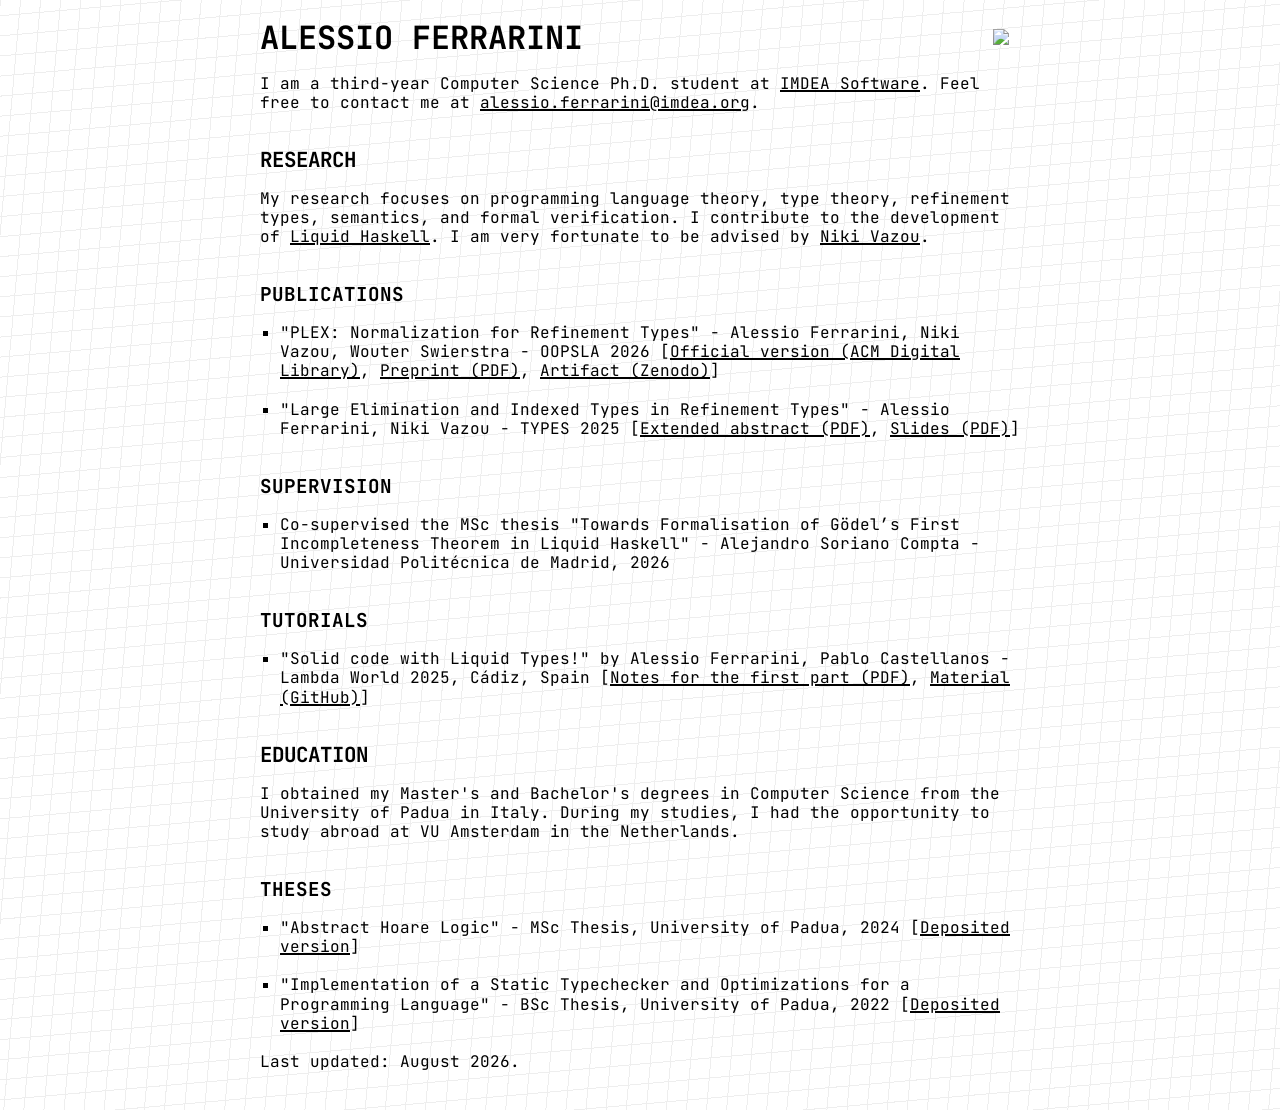
==== index.html @ 92bae5e6 "site-check action" ====
<!DOCTYPE html>
<html lang="en">

<head>
  <meta charset="utf-8" />
  <meta name="viewport" content="width=device-width, initial-scale=1" />
  <meta name="description" content="Computer Science Ph.D. student at IMDEA Software. Researching type theory, refinement types, and functional programming." />
  <meta name="google-site-verification" content="Gjx867UI4NbcwXgB-viNg7kG0_R-w2q7FMdFL2prguE" />

  <title>Alessio Ferrarini – Ph.D. Student in Programming Languages and Type Theory</title>
  <meta name="author" content="Alessio Ferrarini" />
  <meta name="theme-color" content="#ffffff" />
  <meta name="robots" content="index,follow" />
  <link rel="canonical" href="https://alecsferra.github.io/" />
  <meta property="og:title" content="Alessio Ferrarini – Ph.D. Student in Programming Languages and Type Theory" />
  <meta property="og:description" content="Computer Science Ph.D. student at IMDEA Software. Researching type theory, refinement types, and functional programming." />
  <meta property="og:type" content="website" />
  <meta property="og:url" content="https://alecsferra.github.io/" />
  <meta property="og:image" content="https://alecsferra.github.io/images/favicon.png" />
  <meta name="twitter:card" content="summary" />
  <meta name="twitter:title" content="Alessio Ferrarini – Ph.D. Student in Programming Languages and Type Theory" />
  <meta name="twitter:description" content="Computer Science Ph.D. student at IMDEA Software. Researching type theory, refinement types, and functional programming." />
  <link rel="icon" href="images/favicon.png" />
  <link rel="stylesheet" href="./style.css" />

  <script src="theme.js" defer></script>
  <link rel="me" href="https://mathstodon.xyz/@bool" />
  <script type="application/ld+json">
  {
    "@context": "https://schema.org",
    "@type": "Person",
    "name": "Alessio Ferrarini",
    "url": "https://alecsferra.github.io/",
    "sameAs": [
      "https://github.com/alecsferra",
      "https://www.linkedin.com/in/alecsferra",
      "https://software.imdea.org/people/alessio.ferrarini/",
      "https://software.imdea.org/es/people/alessio.ferrarini/"
    ],
    "jobTitle": "PhD Student in Programming Languages",
    "worksFor": {
      "@type": "Organization",
      "name": "IMDEA Software Institute"
    },
    "alumniOf": {
      "@type": "CollegeOrUniversity",
      "name": "University of Padua"
    }
  }
  </script>
</head>

<body>
  <a class="skip-link" href="#content">Skip to content</a>
  <main id="content">
  <header>
    <h1>Alessio Ferrarini</h1>
    <button id="theme-toggle" type="button" aria-label="Toggle theme"><img src="images/moon.png" alt="Theme icon" width="24" height="24" loading="lazy" decoding="async" /></button>
  </header>
  <div>
    <p>I am a third-year Computer Science Ph.D. student
    at <a href="https://software.imdea.org/" target="_blank"
    rel="noopener noreferrer">IMDEA Software</a>. Feel free to contact
    me at <a href="mailto:alessio.ferrarini@imdea.org">alessio.ferrarini@imdea.org</a>.</p>
  </div>
  <div>
    <h2>Research</h2>
    <p>My research focuses on programming language theory,
    type theory, refinement types, semantics, and formal
    verification. I contribute to the development of
    <a href="https://ucsd-progsys.github.io/liquidhaskell/"
    target="_blank" rel="noopener noreferrer">Liquid Haskell</a>.
    I am very fortunate to be advised by
    <a href="https://nikivazou.github.io/" target="_blank"
    rel="noopener noreferrer">Niki Vazou</a>.</p>
    <h3>Publications</h3>
    <ul>
      <li>"PLEX: Normalization for Refinement Types" - Alessio
      Ferrarini, Niki Vazou, Wouter Swierstra - OOPSLA 2026
      <ul class="inline-links"><li><a href="https://doi.org/10.1145/3798248"
      target="_blank" rel="noopener noreferrer">Official version
      (ACM Digital
      Library)</a></li><li><a href="docs/OOPSLA26Preprint.pdf"
      target="_blank">Preprint
      (PDF)</a></li><li><a href="https://doi.org/10.5281/zenodo.19126672"
      target="_blank" rel="noopener noreferrer">Artifact
      (Zenodo)</a></li></ul></li>
      <li>"Large Elimination and Indexed Types in Refinement Types" -
      Alessio Ferrarini, Niki Vazou - TYPES 2025
      <ul class="inline-links"><li><a href="docs/TYPES25Abstract.pdf"
      target="_blank">Extended abstract
      (PDF)</a></li><li><a href="docs/TYPES25Slides.pdf"
      target="_blank">Slides (PDF)</a></li></ul></li>
    </ul>
    <h3>Supervision</h3>
    <ul>
      <li>Co-supervised the MSc thesis "Towards Formalisation of
        Gödel’s First Incompleteness Theorem in Liquid Haskell" -
        Alejandro Soriano Compta - Universidad Politécnica de Madrid, 2026
      </li>
    </ul>
    <h3>Tutorials</h3>
    <ul>
      <li>"Solid code with Liquid Types!" by
      Alessio Ferrarini, Pablo Castellanos - Lambda World
      2025, Cádiz, Spain
      <ul class="inline-links"><li><a href="docs/LambdaWorldTutorial.pdf"
      target="_blank">Notes for the first
      part (PDF)</a></li><li><a href="https://github.com/pacastega/LiquidHaskellTutorial"
      target="_blank" rel="noopener noreferrer">Material
      (GitHub)</a></li></ul>
    </ul>
  </div>
  <div>
    <h2>Education</h2>
    <p>I obtained my Master's and Bachelor's degrees in Computer
    Science from the University of Padua in Italy. During my
    studies, I had the opportunity to study abroad at VU Amsterdam
    in the Netherlands.</p>
    <h3>Theses</h3>
    <ul>
      <li>"Abstract Hoare Logic" - MSc Thesis, University of Padua,
        2024 <ul class="inline-links"><li><a href="https://hdl.handle.net/20.500.12608/68871"
        target="_blank" rel="noopener noreferrer">Deposited version</a></ul></li>
      <li>"Implementation of a Static Typechecker and Optimizations
      for a Programming Language" - BSc Thesis, University of Padua,
      2022 <ul class="inline-links"><li><a href="https://hdl.handle.net/20.500.12608/32783"
      target="_blank" rel="noopener noreferrer">Deposited version</a></ul></li>
    </ul>
  <footer>
    <p>Last updated: August 2026.</p>
  </footer>
  </div>
  <!-- </div> -->
  <!-- <div> -->
  <!--   <h2>Random ideas/presentations</h2> -->
  <!--   <ul> -->
  <!--     <li> -->
  <!--       <a href="stuff/substructural.html">Substructural type systems vs Stack machines</a> -->
  <!--     </li> -->
  <!--     <li> -->
  <!--       <a href="stuff/lobs.html">Löb's theorem with Turing machines</a> -->
  <!--     </li> -->
  <!--     <li> -->
  <!--       <a href="./docs/LTS-category-theory.pdf">Labeled transition systems as categories</a> -->
  <!--     </li> -->
  <!--     <li> -->
  <!--       <a href="./docs/surveillance_capitalism.pdf">Surveillance Capitalism: The battle for privacy in the age of information</a> -->
  <!--     </li> -->
  <!--     <li> -->
  <!--       <a href="info/books.html">Books suggestions</a> -->
  <!--     </li> -->
  <!--   </ul> -->
    <!-- </div> -->
  </main>
  <div class="bg"></div>
</body>
</html>
---- style.css ----
:root {
  --font-family: "JetBrains Mono", ui-monospace, SFMono-Regular, Menlo, Monaco, Consolas, "Liberation Mono", monospace;
  --line-height: 1.20rem;
  --border-thickness: 2px;
  --text-color: #000;
  --text-color-alt: #666;
  --background-color: #fff;
  --background-color-alt: #eee;

  --font-weight-normal: 400;
  --font-weight-medium: 400;
  --font-weight-bold: 700;

  font-family: var(--font-family);
  font-optical-sizing: auto;
  font-weight: var(--font-weight-normal);
  font-style: normal;
  font-variant-numeric: tabular-nums lining-nums;
  font-size: 16px;
}

:root[data-theme="dark"] {
  --text-color: #fff;
  --text-color-alt: #aaa;
  --background-color: #000;
  --background-color-alt: #111;
}


@font-face {
  font-family: "JetBrains Mono";
  src: url("fonts/jetbrains-mono-400.woff2") format("woff2");
  font-weight: 400;
  font-style: normal;
  font-display: swap;
}

@font-face {
  font-family: "JetBrains Mono";
  src: url("fonts/jetbrains-mono-700.woff2") format("woff2");
  font-weight: 700;
  font-style: normal;
  font-display: swap;
}

* {
  box-sizing: border-box;
}


html {
  display: flex;
  width: 100%;
  margin: 0;
  padding: 0;
  flex-direction: column;
  align-items: center;
  background: var(--background-color);
  color: var(--text-color);
}

body {
  position: relative;
  width: 100%;
  margin: 0;
  padding: var(--line-height) 2ch;
  max-width: calc(min(80ch, round(down, 100%, 1ch)));
  line-height: var(--line-height);
}


@media screen and (max-width: 480px) {
  :root {
    font-size: 14px;
  }
  body {
    padding: var(--line-height) 1ch;
  }
}

h1, h2, h3, h4, h5, h6 {
  font-weight: var(--font-weight-bold);
  margin: calc(var(--line-height) * 2) 0 var(--line-height);
  line-height: var(--line-height);
}

h1 {
  font-size: 2rem;
  line-height: calc(2 * var(--line-height));
  margin-bottom: calc(var(--line-height) * 2);
  text-transform: uppercase;
}
h2 {
  font-size: 1.3rem;
  text-transform: uppercase;
}

h3 {
  font-size: 1.2rem;
  text-transform: uppercase;
}

hr {
  position: relative;
  display: block;
  height: var(--line-height);
  margin: calc(var(--line-height) * 1.5) 0;
  border: none;
  color: var(--text-color);
}
hr:after {
  display: block;
  content: "";
  position: absolute;
  top: calc(var(--line-height) / 2 - var(--border-thickness));
  left: 0;
  width: 100%;
  border-top: calc(var(--border-thickness) * 3) double var(--text-color);
  height: 0;
}

a {
  text-decoration-thickness: var(--border-thickness);
}

a:link, a:visited {
  color: var(--text-color);
}

a:focus-visible,
button:focus-visible {
  outline: calc(var(--border-thickness) * 2) solid var(--text-color);
  outline-offset: 2px;
}

.skip-link {
  position: absolute;
  left: 1rem;
  top: -3rem;
  z-index: 1000;
  padding: 0.5rem 0.75rem;
  background: var(--background-color);
  color: var(--text-color);
  border: var(--border-thickness) solid var(--text-color);
  text-decoration: none;
}

.skip-link:focus {
  top: 1rem;
}

p {
  margin-bottom: var(--line-height);
}

strong {
  font-weight: var(--font-weight-bold);
}
em {
  font-style: italic;
}

sub {
  position: relative;
  display: inline-block;
  margin: 0;
  vertical-align: sub;
  line-height: 0;
  width: calc(1ch / 0.75);
  font-size: .75rem;
}

table {
  position: relative;
  top: calc(var(--line-height) / 2);
  width: calc(round(down, 100%, 1ch));
  border-collapse: collapse;
  margin: 0 0 calc(var(--line-height) * 2);
}

th, td {
  border: var(--border-thickness) solid var(--text-color);
  padding:
    calc((var(--line-height) / 2))
    calc(1ch - var(--border-thickness) / 2)
    calc((var(--line-height) / 2) - (var(--border-thickness)))
  ;
  line-height: var(--line-height);
  vertical-align: top;
  text-align: left;
}
table tbody tr:first-child > * {
  padding-top: calc((var(--line-height) / 2) - var(--border-thickness));
}


th {
  font-weight: 700;
}
.width-min {
  width: 0%;
}
.width-auto {
  width: 100%;
}

header {
  display: flex;
  justify-content: space-between;
  align-items: center;
}

header h1 {
  margin: 0;
}

p {
  word-break: break-word;
  word-wrap: break-word;
  hyphens: auto;
}

img, video {
  display: block;
  max-width: 100%;
  height: auto;
  object-fit: contain;
}

details {
  border: var(--border-thickness) solid var(--text-color);
  padding: calc(var(--line-height) - var(--border-thickness)) 1ch;
  margin-bottom: var(--line-height);
}

summary {
  font-weight: var(--font-weight-medium);
}
details[open] summary {
  margin-bottom: var(--line-height);
}

details ::marker {
  display: inline-block;
  content: '▶';
  margin: 0;
}
details[open] ::marker {
  content: '▼';
}

details :last-child {
  margin-bottom: 0;
}

pre {
  white-space: pre;
  overflow-x: auto;
  margin: var(--line-height) 0;
}
figure pre {
  margin: 0;
}

pre, code {
  font-family: var(--font-family);
}

code {
  font-weight: var(--font-weight-medium);
}

figure {
  margin: calc(var(--line-height) * 2) 3ch;
  overflow-x: auto;
}

figcaption {
  display: block;
  font-style: italic;
  margin-top: var(--line-height);
}

ul, ol {
  padding: 0;
  margin: 0 0 var(--line-height);
}

ul {
  list-style-type: square;
  padding: 0 0 0 2ch;
}
ol {
  list-style-type: none;
  counter-reset: item;
  padding: 0;
}
ol ul,
ol ol,
ul ol,
ul ul {
  padding: 0 0 0 3ch;
  margin: 0;
}
ol li:before {
  content: counters(item, ".") ". ";
  counter-increment: item;
  font-weight: var(--font-weight-medium);
}

li {
  margin: 0;
  margin-bottom: var(--line-height);
  padding: 0;
}

li::marker {
  line-height: 0;
}

::-webkit-scrollbar {
    height: var(--line-height);
}

input, button, textarea {
  border: var(--border-thickness) solid var(--text-color);
  padding:
    calc(var(--line-height) / 2 - var(--border-thickness))
    calc(1ch - var(--border-thickness));
  margin: 0;
  font: inherit;
  font-weight: inherit;
  height: calc(var(--line-height) * 2);
  width: auto;
  overflow: visible;
  background: rgba(0, 0, 0, 0);
  color: var(--text-color);
  line-height: normal;
  -webkit-font-smoothing: inherit;
  -moz-osx-font-smoothing: inherit;
  -webkit-appearance: none;
}

input[type=checkbox] {
  display: inline-grid;
  place-content: center;
  vertical-align: top;
  width: 2ch;
  height: var(--line-height);
  cursor: pointer;
}
input[type=checkbox]:checked:before {
  content: "";
  width: 1ch;
  height: calc(var(--line-height) / 2);
  background: var(--text-color);
}

button:focus, input:focus {
  --border-thickness: 3px;
  outline: none;
}

input {
  width: calc(round(down, 100%, 1ch));
}
::placeholder {
  color: var(--text-color-alt);
  opacity: 1;
}
::-ms-input-placeholder {
  color: var(--text-color-alt);
}
button::-moz-focus-inner {
  padding: 0;
  border: 0
}

button {
  text-transform: uppercase;
  font-weight: var(--font-weight-medium);
  cursor: pointer;
}

button:hover {
  background: var(--background-color-alt);
}
button:active {
  transform: translate(2px, 2px);
}

label {
  display: block;
  width: calc(round(down, 100%, 1ch));
  height: auto;
  line-height: var(--line-height);
  font-weight: var(--font-weight-medium);
  margin: 0;
}

label input {
  width: 100%;
}

/* Tree list items */
.tree, .tree ul {
  position: relative;
  padding-left: 0;
  list-style-type: none;
  line-height: var(--line-height);
}
.tree ul {
  margin: 0;
}
.tree ul li {
  position: relative;
  padding-left: 1.5ch;
  margin-left: 1.5ch;
  border-left: var(--border-thickness) solid var(--text-color);
}
.tree ul li:before {
  position: absolute;
  display: block;
  top: calc(var(--line-height) / 2);
  left: 0;
  content: "";
  width: 1ch;
  border-bottom: var(--border-thickness) solid var(--text-color);
}
.tree ul li:last-child {
  border-left: none;
}
.tree ul li:last-child:after {
  position: absolute;
  display: block;
  top: 0;
  left: 0;
  content: "";
  height: calc(var(--line-height) / 2);
  border-left: var(--border-thickness) solid var(--text-color);
}

.inline-links::before {
  content: "[";
}

.inline-links::after {
  content: "]";
}

.inline-links {
  display: inline;
  list-style: none;
  padding: 0;
  margin: 0;
}

.inline-links li {
  display: inline;
  margin: 0;
  padding: 0;
}

.inline-links li:not(:last-child)::after {
  content: ", ";
}


/* Grid only o desktop */
@media (min-width: 768px) {
  .grid {
    --grid-cells: 0;
    display: flex;
    gap: 2ch;
    width: calc(round(down, 100%, (1ch * var(--grid-cells)) - (1ch * var(--grid-cells) - 1)));
    margin-bottom: var(--line-height);
  }

  .grid > *,
  .grid > input {
    flex: 0 0 calc(round(down, (100% - (1ch * (var(--grid-cells) - 1))) / var(--grid-cells), 1ch));
  }
  .grid:has(> :last-child:nth-child(1)) { --grid-cells: 1; }
  .grid:has(> :last-child:nth-child(2)) { --grid-cells: 2; }
  .grid:has(> :last-child:nth-child(3)) { --grid-cells: 3; }
  .grid:has(> :last-child:nth-child(4)) { --grid-cells: 4; }
  .grid:has(> :last-child:nth-child(5)) { --grid-cells: 5; }
  .grid:has(> :last-child:nth-child(6)) { --grid-cells: 6; }
  .grid:has(> :last-child:nth-child(7)) { --grid-cells: 7; }
  .grid:has(> :last-child:nth-child(8)) { --grid-cells: 8; }
  .grid:has(> :last-child:nth-child(9)) { --grid-cells: 9; }
}

/* Dark mode toggle */
#theme-toggle {
  border-width: 0;
}

#theme-toggle > img {
  height: var(--line-height);
  width: var(--line-height);
}

/* Bg animation */
.bg {
  position: fixed;
  top: 0;
  left: 0;
  width: 200vw;
  height: 200vh;
  z-index: -1;
  pointer-events: none;

  background-image:
    repeating-linear-gradient(-5deg,
      var(--background-color-alt) 0px,
      var(--background-color-alt) 1px,
      rgba(0, 0, 0, 0) 1px,
      rgba(0, 0, 0, 0) 20px
    ),
    repeating-linear-gradient(95deg,
      var(--background-color-alt) 0px,
      var(--background-color-alt) 1px,
      rgba(0, 0, 0, 0) 1px,
      rgba(0, 0, 0, 0) 20px
);

  will-change: filter, transform;
  animation:
    pulse-contrast 4s infinite ease-in-out,
    hue-shift 6s infinite ease-in-out;
}

@keyframes pulse-contrast {
  0%   { filter: brightness(1) contrast(1); }
  50%  { filter: brightness(1.2) contrast(1.4); }
  100% { filter: brightness(1) contrast(1); }
}

@keyframes hue-shift {
  0%   { filter: hue-rotate(0deg); }
  50%  { filter: hue-rotate(15deg); }
  100% { filter: hue-rotate(0deg); }
}
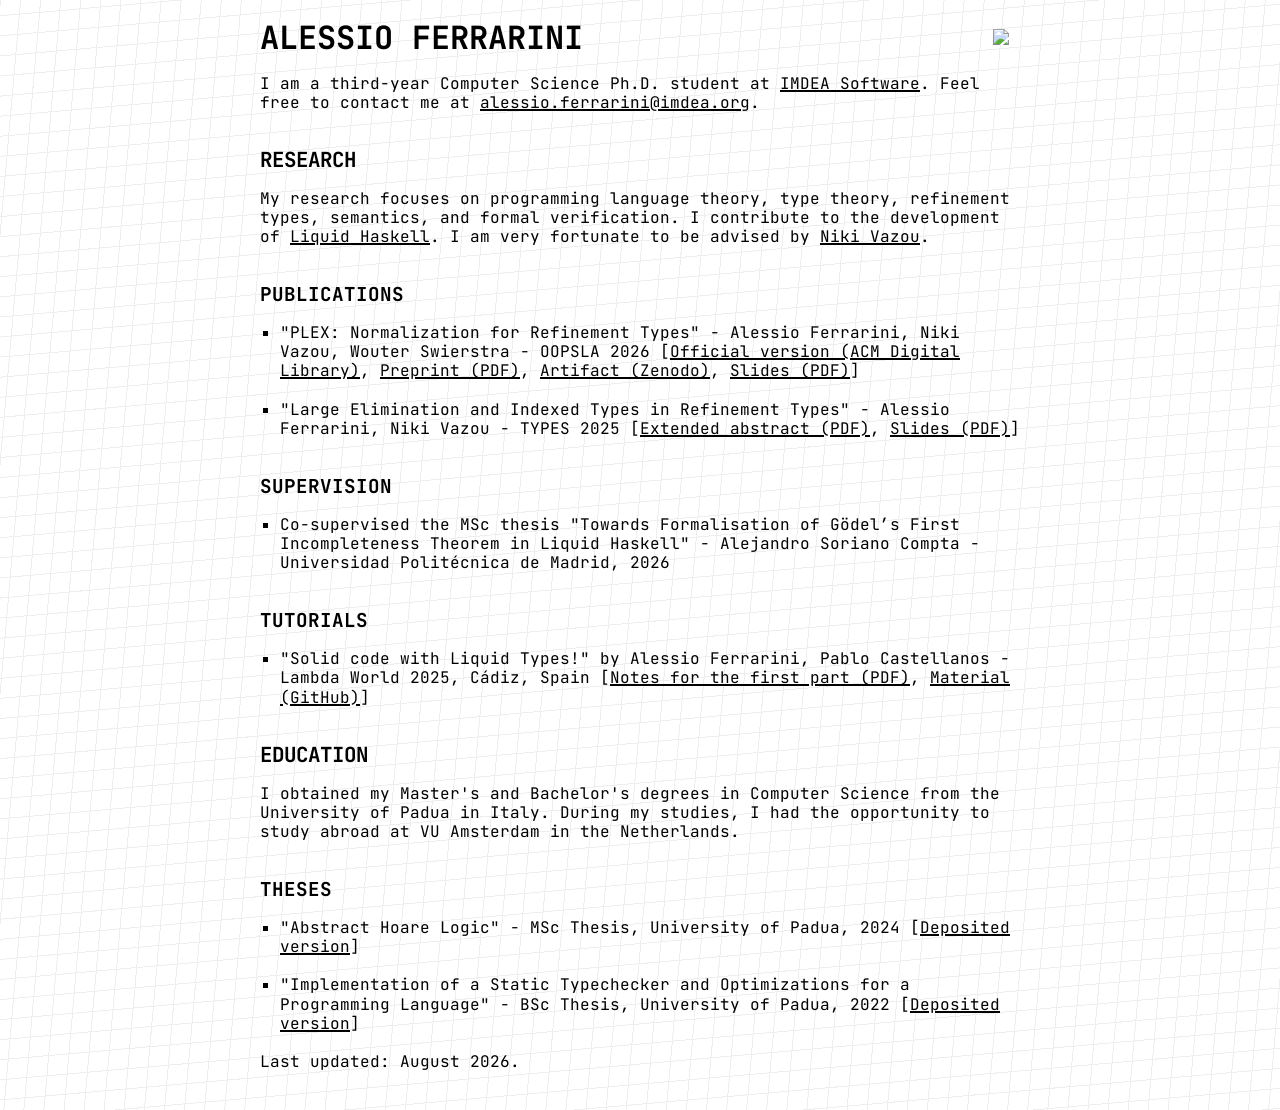
==== commit 1ce6a649: "Update CV POPL + Slides OOPSLA" ====
--- a/index.html
+++ b/index.html
@@ -21,6 +21,8 @@
   <meta name="twitter:title" content="Alessio Ferrarini – Ph.D. Student in Programming Languages and Type Theory" />
   <meta name="twitter:description" content="Computer Science Ph.D. student at IMDEA Software. Researching type theory, refinement types, and functional programming." />
   <link rel="icon" href="images/favicon.png" />
+  <link rel="preload" href="fonts/jetbrains-mono-400.woff2" as="font" type="font/woff2" crossorigin />
+  <link rel="preload" href="fonts/jetbrains-mono-700.woff2" as="font" type="font/woff2" crossorigin />
   <link rel="stylesheet" href="./style.css" />
 
   <script src="theme.js" defer></script>
@@ -84,7 +86,8 @@
       target="_blank">Preprint
       (PDF)</a></li><li><a href="https://doi.org/10.5281/zenodo.19126672"
       target="_blank" rel="noopener noreferrer">Artifact
-      (Zenodo)</a></li></ul></li>
+      (Zenodo)</a></li><li><a href="docs/OOPSLA26Slides.pdf"
+      target="_blank">Slides (PDF)</a></li></ul></li>
       <li>"Large Elimination and Indexed Types in Refinement Types" -
       Alessio Ferrarini, Niki Vazou - TYPES 2025
       <ul class="inline-links"><li><a href="docs/TYPES25Abstract.pdf"
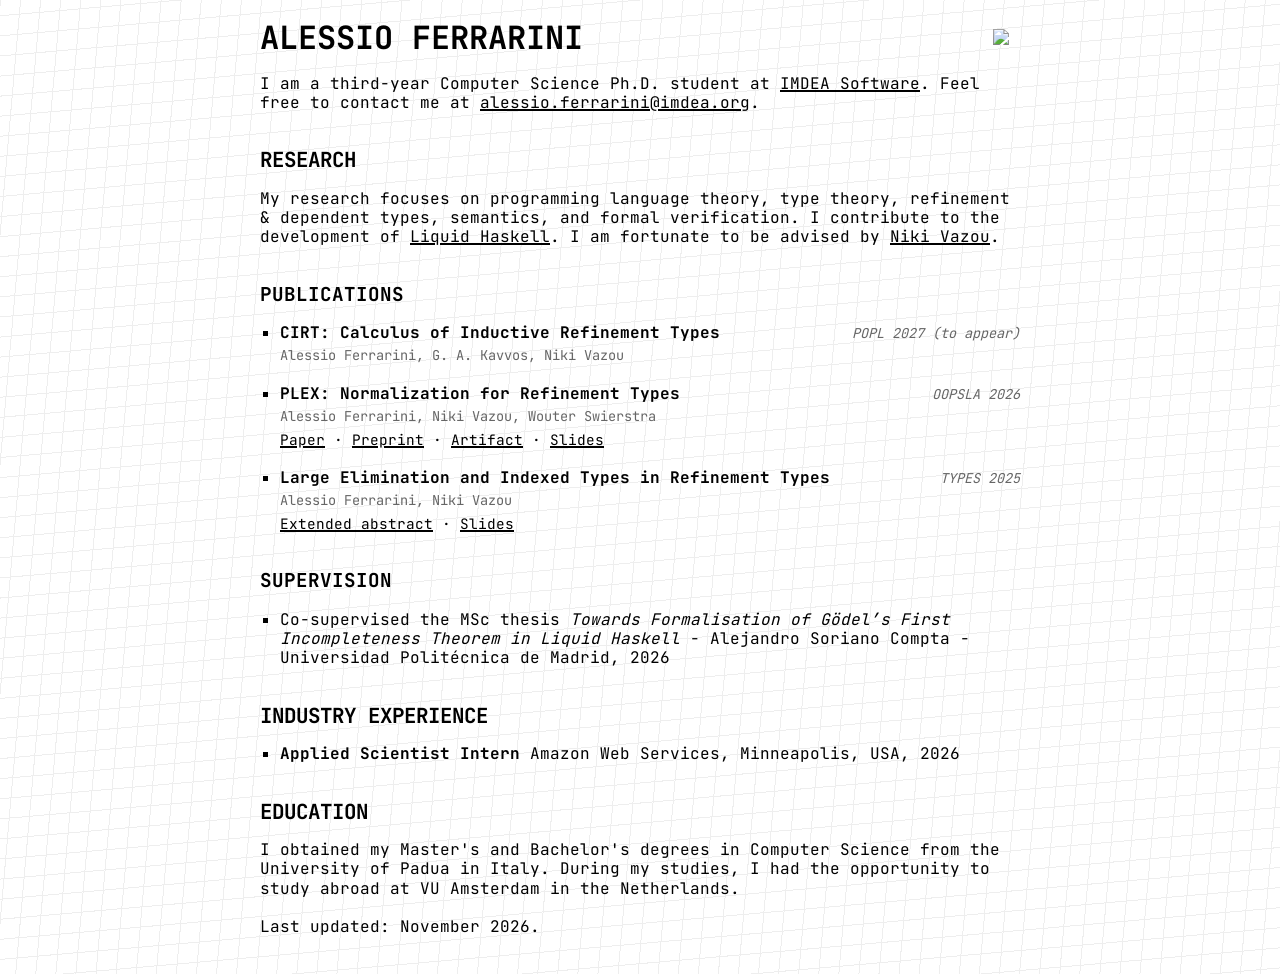
==== commit 4e45b324: "POPL out" ====
--- a/index.html
+++ b/index.html
@@ -1,161 +1,275 @@
-<!DOCTYPE html>
+<!doctype html>
 <html lang="en">
-
-<head>
-  <meta charset="utf-8" />
-  <meta name="viewport" content="width=device-width, initial-scale=1" />
-  <meta name="description" content="Computer Science Ph.D. student at IMDEA Software. Researching type theory, refinement types, and functional programming." />
-  <meta name="google-site-verification" content="Gjx867UI4NbcwXgB-viNg7kG0_R-w2q7FMdFL2prguE" />
-
-  <title>Alessio Ferrarini – Ph.D. Student in Programming Languages and Type Theory</title>
-  <meta name="author" content="Alessio Ferrarini" />
-  <meta name="theme-color" content="#ffffff" />
-  <meta name="robots" content="index,follow" />
-  <link rel="canonical" href="https://alecsferra.github.io/" />
-  <meta property="og:title" content="Alessio Ferrarini – Ph.D. Student in Programming Languages and Type Theory" />
-  <meta property="og:description" content="Computer Science Ph.D. student at IMDEA Software. Researching type theory, refinement types, and functional programming." />
-  <meta property="og:type" content="website" />
-  <meta property="og:url" content="https://alecsferra.github.io/" />
-  <meta property="og:image" content="https://alecsferra.github.io/images/favicon.png" />
-  <meta name="twitter:card" content="summary" />
-  <meta name="twitter:title" content="Alessio Ferrarini – Ph.D. Student in Programming Languages and Type Theory" />
-  <meta name="twitter:description" content="Computer Science Ph.D. student at IMDEA Software. Researching type theory, refinement types, and functional programming." />
-  <link rel="icon" href="images/favicon.png" />
-  <link rel="preload" href="fonts/jetbrains-mono-400.woff2" as="font" type="font/woff2" crossorigin />
-  <link rel="preload" href="fonts/jetbrains-mono-700.woff2" as="font" type="font/woff2" crossorigin />
-  <link rel="stylesheet" href="./style.css" />
-
-  <script src="theme.js" defer></script>
-  <link rel="me" href="https://mathstodon.xyz/@bool" />
-  <script type="application/ld+json">
-  {
-    "@context": "https://schema.org",
-    "@type": "Person",
-    "name": "Alessio Ferrarini",
-    "url": "https://alecsferra.github.io/",
-    "sameAs": [
-      "https://github.com/alecsferra",
-      "https://www.linkedin.com/in/alecsferra",
-      "https://software.imdea.org/people/alessio.ferrarini/",
-      "https://software.imdea.org/es/people/alessio.ferrarini/"
-    ],
-    "jobTitle": "PhD Student in Programming Languages",
-    "worksFor": {
-      "@type": "Organization",
-      "name": "IMDEA Software Institute"
-    },
-    "alumniOf": {
-      "@type": "CollegeOrUniversity",
-      "name": "University of Padua"
-    }
-  }
-  </script>
-</head>
-
-<body>
-  <a class="skip-link" href="#content">Skip to content</a>
-  <main id="content">
-  <header>
-    <h1>Alessio Ferrarini</h1>
-    <button id="theme-toggle" type="button" aria-label="Toggle theme"><img src="images/moon.png" alt="Theme icon" width="24" height="24" loading="lazy" decoding="async" /></button>
-  </header>
-  <div>
-    <p>I am a third-year Computer Science Ph.D. student
-    at <a href="https://software.imdea.org/" target="_blank"
-    rel="noopener noreferrer">IMDEA Software</a>. Feel free to contact
-    me at <a href="mailto:alessio.ferrarini@imdea.org">alessio.ferrarini@imdea.org</a>.</p>
-  </div>
-  <div>
-    <h2>Research</h2>
-    <p>My research focuses on programming language theory,
-    type theory, refinement types, semantics, and formal
-    verification. I contribute to the development of
-    <a href="https://ucsd-progsys.github.io/liquidhaskell/"
-    target="_blank" rel="noopener noreferrer">Liquid Haskell</a>.
-    I am very fortunate to be advised by
-    <a href="https://nikivazou.github.io/" target="_blank"
-    rel="noopener noreferrer">Niki Vazou</a>.</p>
-    <h3>Publications</h3>
-    <ul>
-      <li>"PLEX: Normalization for Refinement Types" - Alessio
-      Ferrarini, Niki Vazou, Wouter Swierstra - OOPSLA 2026
-      <ul class="inline-links"><li><a href="https://doi.org/10.1145/3798248"
-      target="_blank" rel="noopener noreferrer">Official version
-      (ACM Digital
-      Library)</a></li><li><a href="docs/OOPSLA26Preprint.pdf"
-      target="_blank">Preprint
-      (PDF)</a></li><li><a href="https://doi.org/10.5281/zenodo.19126672"
-      target="_blank" rel="noopener noreferrer">Artifact
-      (Zenodo)</a></li><li><a href="docs/OOPSLA26Slides.pdf"
-      target="_blank">Slides (PDF)</a></li></ul></li>
-      <li>"Large Elimination and Indexed Types in Refinement Types" -
-      Alessio Ferrarini, Niki Vazou - TYPES 2025
-      <ul class="inline-links"><li><a href="docs/TYPES25Abstract.pdf"
-      target="_blank">Extended abstract
-      (PDF)</a></li><li><a href="docs/TYPES25Slides.pdf"
-      target="_blank">Slides (PDF)</a></li></ul></li>
-    </ul>
-    <h3>Supervision</h3>
-    <ul>
-      <li>Co-supervised the MSc thesis "Towards Formalisation of
-        Gödel’s First Incompleteness Theorem in Liquid Haskell" -
-        Alejandro Soriano Compta - Universidad Politécnica de Madrid, 2026
-      </li>
-    </ul>
-    <h3>Tutorials</h3>
-    <ul>
-      <li>"Solid code with Liquid Types!" by
-      Alessio Ferrarini, Pablo Castellanos - Lambda World
-      2025, Cádiz, Spain
-      <ul class="inline-links"><li><a href="docs/LambdaWorldTutorial.pdf"
-      target="_blank">Notes for the first
-      part (PDF)</a></li><li><a href="https://github.com/pacastega/LiquidHaskellTutorial"
-      target="_blank" rel="noopener noreferrer">Material
-      (GitHub)</a></li></ul>
-    </ul>
-  </div>
-  <div>
-    <h2>Education</h2>
-    <p>I obtained my Master's and Bachelor's degrees in Computer
-    Science from the University of Padua in Italy. During my
-    studies, I had the opportunity to study abroad at VU Amsterdam
-    in the Netherlands.</p>
-    <h3>Theses</h3>
-    <ul>
-      <li>"Abstract Hoare Logic" - MSc Thesis, University of Padua,
-        2024 <ul class="inline-links"><li><a href="https://hdl.handle.net/20.500.12608/68871"
-        target="_blank" rel="noopener noreferrer">Deposited version</a></ul></li>
-      <li>"Implementation of a Static Typechecker and Optimizations
-      for a Programming Language" - BSc Thesis, University of Padua,
-      2022 <ul class="inline-links"><li><a href="https://hdl.handle.net/20.500.12608/32783"
-      target="_blank" rel="noopener noreferrer">Deposited version</a></ul></li>
-    </ul>
-  <footer>
-    <p>Last updated: August 2026.</p>
-  </footer>
-  </div>
-  <!-- </div> -->
-  <!-- <div> -->
-  <!--   <h2>Random ideas/presentations</h2> -->
-  <!--   <ul> -->
-  <!--     <li> -->
-  <!--       <a href="stuff/substructural.html">Substructural type systems vs Stack machines</a> -->
-  <!--     </li> -->
-  <!--     <li> -->
-  <!--       <a href="stuff/lobs.html">Löb's theorem with Turing machines</a> -->
-  <!--     </li> -->
-  <!--     <li> -->
-  <!--       <a href="./docs/LTS-category-theory.pdf">Labeled transition systems as categories</a> -->
-  <!--     </li> -->
-  <!--     <li> -->
-  <!--       <a href="./docs/surveillance_capitalism.pdf">Surveillance Capitalism: The battle for privacy in the age of information</a> -->
-  <!--     </li> -->
-  <!--     <li> -->
-  <!--       <a href="info/books.html">Books suggestions</a> -->
-  <!--     </li> -->
-  <!--   </ul> -->
-    <!-- </div> -->
-  </main>
-  <div class="bg"></div>
-</body>
+  <head>
+    <meta charset="utf-8" />
+    <meta name="viewport" content="width=device-width, initial-scale=1" />
+    <meta
+      name="description"
+      content="Computer Science Ph.D. student at IMDEA Software. Researching type theory, refinement types, and functional programming."
+    />
+    <meta
+      name="google-site-verification"
+      content="Gjx867UI4NbcwXgB-viNg7kG0_R-w2q7FMdFL2prguE"
+    />
+
+    <title>
+      Alessio Ferrarini – Ph.D. Student in Programming Languages and Type Theory
+    </title>
+    <meta name="author" content="Alessio Ferrarini" />
+    <meta name="theme-color" content="#ffffff" />
+    <meta name="robots" content="index,follow" />
+
+    <link rel="canonical" href="https://alecsferra.github.io/" />
+    <link rel="icon" href="images/favicon.png" />
+    <link rel="stylesheet" href="./style.css" />
+
+    <link
+      rel="preload"
+      href="fonts/jetbrains-mono-400.woff2"
+      as="font"
+      type="font/woff2"
+      crossorigin
+    />
+    <link
+      rel="preload"
+      href="fonts/jetbrains-mono-700.woff2"
+      as="font"
+      type="font/woff2"
+      crossorigin
+    />
+
+    <meta
+      property="og:title"
+      content="Alessio Ferrarini – Ph.D. Student in Programming Languages and Type Theory"
+    />
+    <meta
+      property="og:description"
+      content="Computer Science Ph.D. student at IMDEA Software. Researching type theory, refinement types, and functional programming."
+    />
+    <meta property="og:type" content="website" />
+    <meta property="og:url" content="https://alecsferra.github.io/" />
+    <meta
+      property="og:image"
+      content="https://alecsferra.github.io/images/favicon.png"
+    />
+
+    <meta name="twitter:card" content="summary" />
+    <meta
+      name="twitter:title"
+      content="Alessio Ferrarini – Ph.D. Student in Programming Languages and Type Theory"
+    />
+    <meta
+      name="twitter:description"
+      content="Computer Science Ph.D. student at IMDEA Software. Researching type theory, refinement types, and functional programming."
+    />
+
+    <script src="theme.js" defer></script>
+    <link rel="me" href="https://mathstodon.xyz/@bool" />
+
+    <script type="application/ld+json">
+      {
+        "@context": "https://schema.org",
+        "@type": "Person",
+        "name": "Alessio Ferrarini",
+        "url": "https://alecsferra.github.io/",
+        "sameAs": [
+          "https://github.com/alecsferra",
+          "https://www.linkedin.com/in/alecsferra",
+          "https://software.imdea.org/people/alessio.ferrarini/",
+          "https://software.imdea.org/es/people/alessio.ferrarini/"
+        ],
+        "jobTitle": "PhD Student in Programming Languages",
+        "worksFor": {
+          "@type": "Organization",
+          "name": "IMDEA Software Institute"
+        },
+        "alumniOf": {
+          "@type": "CollegeOrUniversity",
+          "name": "University of Padua"
+        }
+      }
+    </script>
+  </head>
+
+  <body>
+    <a class="skip-link" href="#content">Skip to content</a>
+    <main id="content">
+      <header>
+        <h1>Alessio Ferrarini</h1>
+        <button id="theme-toggle" type="button" aria-label="Toggle theme">
+          <img
+            src="images/moon.png"
+            alt="Theme icon"
+            width="24"
+            height="24"
+            loading="lazy"
+            decoding="async"
+          />
+        </button>
+      </header>
+      <section>
+        <p>
+          I am a third-year Computer Science Ph.D. student at
+          <a
+            href="https://software.imdea.org/"
+            target="_blank"
+            rel="noopener noreferrer"
+            >IMDEA Software</a
+          >. Feel free to contact me at
+          <a href="mailto:alessio.ferrarini@imdea.org"
+            >alessio.ferrarini@imdea.org</a
+          >.
+        </p>
+      </section>
+      <section>
+        <h2>Research</h2>
+        <p>
+          My research focuses on programming language theory, type theory,
+          refinement &amp; dependent types, semantics, and formal verification.
+          I contribute to the development of
+          <a
+            href="https://ucsd-progsys.github.io/liquidhaskell/"
+            target="_blank"
+            rel="noopener noreferrer"
+            >Liquid Haskell</a
+          >. I am fortunate to be advised by
+          <a
+            href="https://nikivazou.github.io/"
+            target="_blank"
+            rel="noopener noreferrer"
+            >Niki Vazou</a
+          >.
+        </p>
+        <h3>Publications</h3>
+        <ul class="publications">
+          <li>
+            <div class="publication-heading">
+              <strong>CIRT: Calculus of Inductive Refinement Types</strong>
+              <span class="venue">POPL 2027 (to appear)</span>
+            </div>
+            <div class="publication-meta">
+              Alessio Ferrarini, G. A. Kavvos, Niki Vazou
+            </div>
+          </li>
+          <li>
+            <div class="publication-heading">
+              <strong>PLEX: Normalization for Refinement Types</strong>
+              <span class="venue">OOPSLA 2026</span>
+            </div>
+            <div class="publication-meta">
+              Alessio Ferrarini, Niki Vazou, Wouter Swierstra
+            </div>
+            <ul class="inline-links">
+              <li>
+                <a
+                  href="https://doi.org/10.1145/3798248"
+                  target="_blank"
+                  rel="noopener noreferrer"
+                  >Paper</a
+                >
+              </li>
+              <li>
+                <a href="docs/OOPSLA26Preprint.pdf" target="_blank">Preprint</a>
+              </li>
+              <li>
+                <a
+                  href="https://doi.org/10.5281/zenodo.19126672"
+                  target="_blank"
+                  rel="noopener noreferrer"
+                  >Artifact</a
+                >
+              </li>
+              <li>
+                <a href="docs/OOPSLA26Slides.pdf" target="_blank">Slides</a>
+              </li>
+            </ul>
+          </li>
+          <li>
+            <div class="publication-heading">
+              <strong>
+                Large Elimination and Indexed Types in Refinement Types
+              </strong>
+              <span class="venue">TYPES 2025</span>
+            </div>
+            <div class="publication-meta">Alessio Ferrarini, Niki Vazou</div>
+            <ul class="inline-links">
+              <li>
+                <a href="docs/TYPES25Abstract.pdf" target="_blank"
+                  >Extended abstract</a
+                >
+              </li>
+              <li>
+                <a href="docs/TYPES25Slides.pdf" target="_blank">Slides</a>
+              </li>
+            </ul>
+          </li>
+        </ul>
+        <h3>Supervision</h3>
+        <ul>
+          <li>
+            Co-supervised the MSc thesis
+            <em
+              >Towards Formalisation of Gödel’s First Incompleteness Theorem in
+              Liquid Haskell</em
+            >
+            - Alejandro Soriano Compta - Universidad Politécnica de Madrid, 2026
+          </li>
+        </ul>
+      </section>
+      <section>
+        <h2>Industry Experience</h2>
+        <ul class="experience">
+          <li>
+            <strong>Applied Scientist Intern</strong>
+            Amazon Web Services, Minneapolis, USA, 2026
+          </li>
+        </ul>
+      </section>
+      <section>
+        <h2>Education</h2>
+        <p>
+          I obtained my Master's and Bachelor's degrees in Computer Science from
+          the University of Padua in Italy. During my studies, I had the
+          opportunity to study abroad at VU Amsterdam in the Netherlands.
+        </p>
+        <!-- <h3>Theses</h3> -->
+        <!-- <ul class="publications"> -->
+        <!--   <li> -->
+        <!--     <div class="publication-heading"> -->
+        <!--       <strong>Abstract Hoare Logic</strong> -->
+        <!--       <span class="venue">MSc Thesis, University of Padua, 2024</span> -->
+        <!--     </div> -->
+        <!--     <ul class="inline-links"> -->
+        <!--       <li> -->
+        <!--         <a -->
+        <!--           href="https://hdl.handle.net/20.500.12608/68871" -->
+        <!--           target="_blank" -->
+        <!--           rel="noopener noreferrer" -->
+        <!--           >Deposited version</a -->
+        <!--         > -->
+        <!--       </li> -->
+        <!--     </ul> -->
+        <!--   </li> -->
+        <!--   <li> -->
+        <!--     "Implementation of a Static Typechecker and Optimizations for a -->
+        <!--     Programming Language" - BSc Thesis, University of Padua, 2022 -->
+        <!--     <ul class="inline-links"> -->
+        <!--       <li> -->
+        <!--         <a -->
+        <!--           href="https://hdl.handle.net/20.500.12608/32783" -->
+        <!--           target="_blank" -->
+        <!--           rel="noopener noreferrer" -->
+        <!--           >Deposited version</a -->
+        <!--         > -->
+        <!--       </li> -->
+        <!--     </ul> -->
+        <!--   </li> -->
+        <!-- </ul> -->
+      </section>
+      <footer>
+        <p>Last updated: November 2026.</p>
+      </footer>
+    </main>
+    <div class="bg"></div>
+  </body>
 </html>
--- a/style.css
+++ b/style.css
@@ -1,6 +1,8 @@
 :root {
-  --font-family: "JetBrains Mono", ui-monospace, SFMono-Regular, Menlo, Monaco, Consolas, "Liberation Mono", monospace;
-  --line-height: 1.20rem;
+  --font-family:
+    "JetBrains Mono", ui-monospace, SFMono-Regular, Menlo, Monaco, Consolas,
+    "Liberation Mono", monospace;
+  --line-height: 1.2rem;
   --border-thickness: 2px;
   --text-color: #000;
   --text-color-alt: #666;
@@ -26,7 +28,6 @@
   --background-color-alt: #111;
 }
 
-
 @font-face {
   font-family: "JetBrains Mono";
   src: url("fonts/jetbrains-mono-400.woff2") format("woff2");
@@ -47,7 +48,6 @@
   box-sizing: border-box;
 }
 
-
 html {
   display: flex;
   width: 100%;
@@ -68,7 +68,6 @@
   line-height: var(--line-height);
 }
 
-
 @media screen and (max-width: 480px) {
   :root {
     font-size: 14px;
@@ -78,7 +77,12 @@
   }
 }
 
-h1, h2, h3, h4, h5, h6 {
+h1,
+h2,
+h3,
+h4,
+h5,
+h6 {
   font-weight: var(--font-weight-bold);
   margin: calc(var(--line-height) * 2) 0 var(--line-height);
   line-height: var(--line-height);
@@ -123,7 +127,8 @@
   text-decoration-thickness: var(--border-thickness);
 }
 
-a:link, a:visited {
+a:link,
+a:visited {
   color: var(--text-color);
 }
 
@@ -167,7 +172,7 @@
   vertical-align: sub;
   line-height: 0;
   width: calc(1ch / 0.75);
-  font-size: .75rem;
+  font-size: 0.75rem;
 }
 
 table {
@@ -178,13 +183,12 @@
   margin: 0 0 calc(var(--line-height) * 2);
 }
 
-th, td {
+th,
+td {
   border: var(--border-thickness) solid var(--text-color);
-  padding:
-    calc((var(--line-height) / 2))
+  padding: calc((var(--line-height) / 2))
     calc(1ch - var(--border-thickness) / 2)
-    calc((var(--line-height) / 2) - (var(--border-thickness)))
-  ;
+    calc((var(--line-height) / 2) - (var(--border-thickness)));
   line-height: var(--line-height);
   vertical-align: top;
   text-align: left;
@@ -192,7 +196,6 @@
 table tbody tr:first-child > * {
   padding-top: calc((var(--line-height) / 2) - var(--border-thickness));
 }
-
 
 th {
   font-weight: 700;
@@ -220,7 +223,8 @@
   hyphens: auto;
 }
 
-img, video {
+img,
+video {
   display: block;
   max-width: 100%;
   height: auto;
@@ -242,11 +246,11 @@
 
 details ::marker {
   display: inline-block;
-  content: '▶';
+  content: "▶";
   margin: 0;
 }
 details[open] ::marker {
-  content: '▼';
+  content: "▼";
 }
 
 details :last-child {
@@ -262,7 +266,8 @@
   margin: 0;
 }
 
-pre, code {
+pre,
+code {
   font-family: var(--font-family);
 }
 
@@ -281,7 +286,8 @@
   margin-top: var(--line-height);
 }
 
-ul, ol {
+ul,
+ol {
   padding: 0;
   margin: 0 0 var(--line-height);
 }
@@ -319,13 +325,14 @@
 }
 
 ::-webkit-scrollbar {
-    height: var(--line-height);
-}
-
-input, button, textarea {
+  height: var(--line-height);
+}
+
+input,
+button,
+textarea {
   border: var(--border-thickness) solid var(--text-color);
-  padding:
-    calc(var(--line-height) / 2 - var(--border-thickness))
+  padding: calc(var(--line-height) / 2 - var(--border-thickness))
     calc(1ch - var(--border-thickness));
   margin: 0;
   font: inherit;
@@ -341,7 +348,7 @@
   -webkit-appearance: none;
 }
 
-input[type=checkbox] {
+input[type="checkbox"] {
   display: inline-grid;
   place-content: center;
   vertical-align: top;
@@ -349,14 +356,15 @@
   height: var(--line-height);
   cursor: pointer;
 }
-input[type=checkbox]:checked:before {
+input[type="checkbox"]:checked:before {
   content: "";
   width: 1ch;
   height: calc(var(--line-height) / 2);
   background: var(--text-color);
 }
 
-button:focus, input:focus {
+button:focus,
+input:focus {
   --border-thickness: 3px;
   outline: none;
 }
@@ -373,7 +381,7 @@
 }
 button::-moz-focus-inner {
   padding: 0;
-  border: 0
+  border: 0;
 }
 
 button {
@@ -403,7 +411,8 @@
 }
 
 /* Tree list items */
-.tree, .tree ul {
+.tree,
+.tree ul {
   position: relative;
   padding-left: 0;
   list-style-type: none;
@@ -440,19 +449,40 @@
   border-left: var(--border-thickness) solid var(--text-color);
 }
 
-.inline-links::before {
-  content: "[";
-}
-
-.inline-links::after {
-  content: "]";
+.publication-heading {
+  display: flex;
+  justify-content: space-between;
+  align-items: baseline;
+  gap: 2ch;
+}
+
+.publication-heading strong {
+  flex: 1;
+}
+
+.venue {
+  flex-shrink: 0;
+  margin-left: auto;
+  white-space: nowrap;
+  font-size: 0.85em;
+  font-style: italic;
+  color: var(--text-color-alt);
+}
+
+.publication-meta {
+  display: block;
+  margin-top: 0.15rem;
+  font-size: 0.85em;
+  color: var(--text-color-alt);
 }
 
 .inline-links {
-  display: inline;
+  display: block;
   list-style: none;
   padding: 0;
-  margin: 0;
+  margin: 0.25rem 0 0;
+  font-size: 0.9em;
+  font-weight: normal;
 }
 
 .inline-links li {
@@ -462,9 +492,8 @@
 }
 
 .inline-links li:not(:last-child)::after {
-  content: ", ";
-}
-
+  content: " · ";
+}
 
 /* Grid only o desktop */
 @media (min-width: 768px) {
@@ -472,23 +501,54 @@
     --grid-cells: 0;
     display: flex;
     gap: 2ch;
-    width: calc(round(down, 100%, (1ch * var(--grid-cells)) - (1ch * var(--grid-cells) - 1)));
+    width: calc(
+      round(
+        down,
+        100%,
+        (1ch * var(--grid-cells)) - (1ch * var(--grid-cells) - 1)
+      )
+    );
     margin-bottom: var(--line-height);
   }
 
   .grid > *,
   .grid > input {
-    flex: 0 0 calc(round(down, (100% - (1ch * (var(--grid-cells) - 1))) / var(--grid-cells), 1ch));
-  }
-  .grid:has(> :last-child:nth-child(1)) { --grid-cells: 1; }
-  .grid:has(> :last-child:nth-child(2)) { --grid-cells: 2; }
-  .grid:has(> :last-child:nth-child(3)) { --grid-cells: 3; }
-  .grid:has(> :last-child:nth-child(4)) { --grid-cells: 4; }
-  .grid:has(> :last-child:nth-child(5)) { --grid-cells: 5; }
-  .grid:has(> :last-child:nth-child(6)) { --grid-cells: 6; }
-  .grid:has(> :last-child:nth-child(7)) { --grid-cells: 7; }
-  .grid:has(> :last-child:nth-child(8)) { --grid-cells: 8; }
-  .grid:has(> :last-child:nth-child(9)) { --grid-cells: 9; }
+    flex: 0 0
+      calc(
+        round(
+          down,
+          (100% - (1ch * (var(--grid-cells) - 1))) / var(--grid-cells),
+          1ch
+        )
+      );
+  }
+  .grid:has(> :last-child:nth-child(1)) {
+    --grid-cells: 1;
+  }
+  .grid:has(> :last-child:nth-child(2)) {
+    --grid-cells: 2;
+  }
+  .grid:has(> :last-child:nth-child(3)) {
+    --grid-cells: 3;
+  }
+  .grid:has(> :last-child:nth-child(4)) {
+    --grid-cells: 4;
+  }
+  .grid:has(> :last-child:nth-child(5)) {
+    --grid-cells: 5;
+  }
+  .grid:has(> :last-child:nth-child(6)) {
+    --grid-cells: 6;
+  }
+  .grid:has(> :last-child:nth-child(7)) {
+    --grid-cells: 7;
+  }
+  .grid:has(> :last-child:nth-child(8)) {
+    --grid-cells: 8;
+  }
+  .grid:has(> :last-child:nth-child(9)) {
+    --grid-cells: 9;
+  }
 }
 
 /* Dark mode toggle */
@@ -512,18 +572,20 @@
   pointer-events: none;
 
   background-image:
-    repeating-linear-gradient(-5deg,
+    repeating-linear-gradient(
+      -5deg,
       var(--background-color-alt) 0px,
       var(--background-color-alt) 1px,
       rgba(0, 0, 0, 0) 1px,
       rgba(0, 0, 0, 0) 20px
     ),
-    repeating-linear-gradient(95deg,
+    repeating-linear-gradient(
+      95deg,
       var(--background-color-alt) 0px,
       var(--background-color-alt) 1px,
       rgba(0, 0, 0, 0) 1px,
       rgba(0, 0, 0, 0) 20px
-);
+    );
 
   will-change: filter, transform;
   animation:
@@ -532,13 +594,25 @@
 }
 
 @keyframes pulse-contrast {
-  0%   { filter: brightness(1) contrast(1); }
-  50%  { filter: brightness(1.2) contrast(1.4); }
-  100% { filter: brightness(1) contrast(1); }
+  0% {
+    filter: brightness(1) contrast(1);
+  }
+  50% {
+    filter: brightness(1.2) contrast(1.4);
+  }
+  100% {
+    filter: brightness(1) contrast(1);
+  }
 }
 
 @keyframes hue-shift {
-  0%   { filter: hue-rotate(0deg); }
-  50%  { filter: hue-rotate(15deg); }
-  100% { filter: hue-rotate(0deg); }
-}
+  0% {
+    filter: hue-rotate(0deg);
+  }
+  50% {
+    filter: hue-rotate(15deg);
+  }
+  100% {
+    filter: hue-rotate(0deg);
+  }
+}
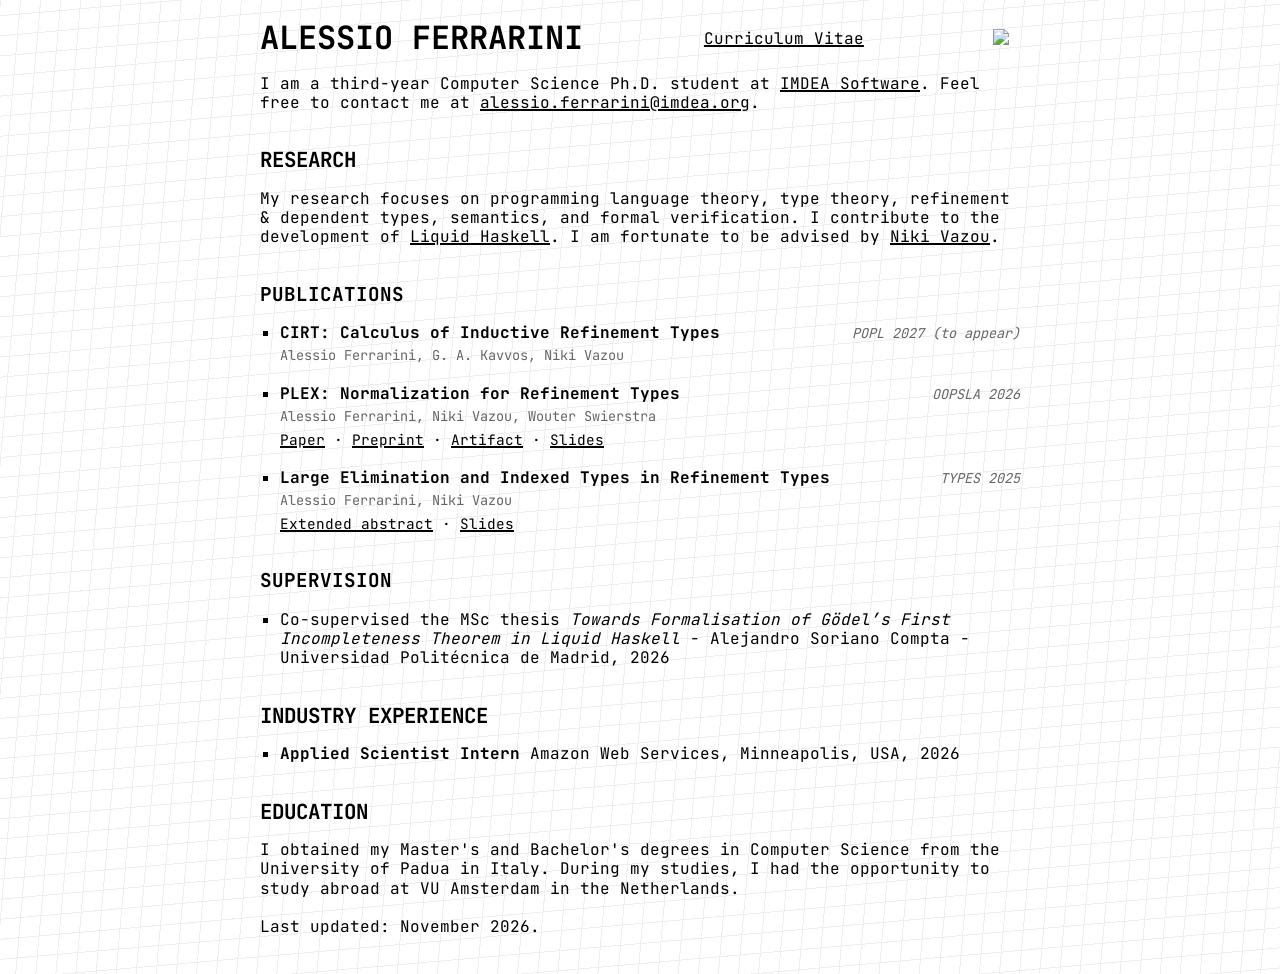
==== commit 74e35488: "CV" ====
--- a/index.html
+++ b/index.html
@@ -96,6 +96,9 @@
     <main id="content">
       <header>
         <h1>Alessio Ferrarini</h1>
+        <span class="pubblication-meta">
+          <a href="docs/cv.pdf" target="_blank">Curriculum Vitae</a>
+        </span>
         <button id="theme-toggle" type="button" aria-label="Toggle theme">
           <img
             src="images/moon.png"
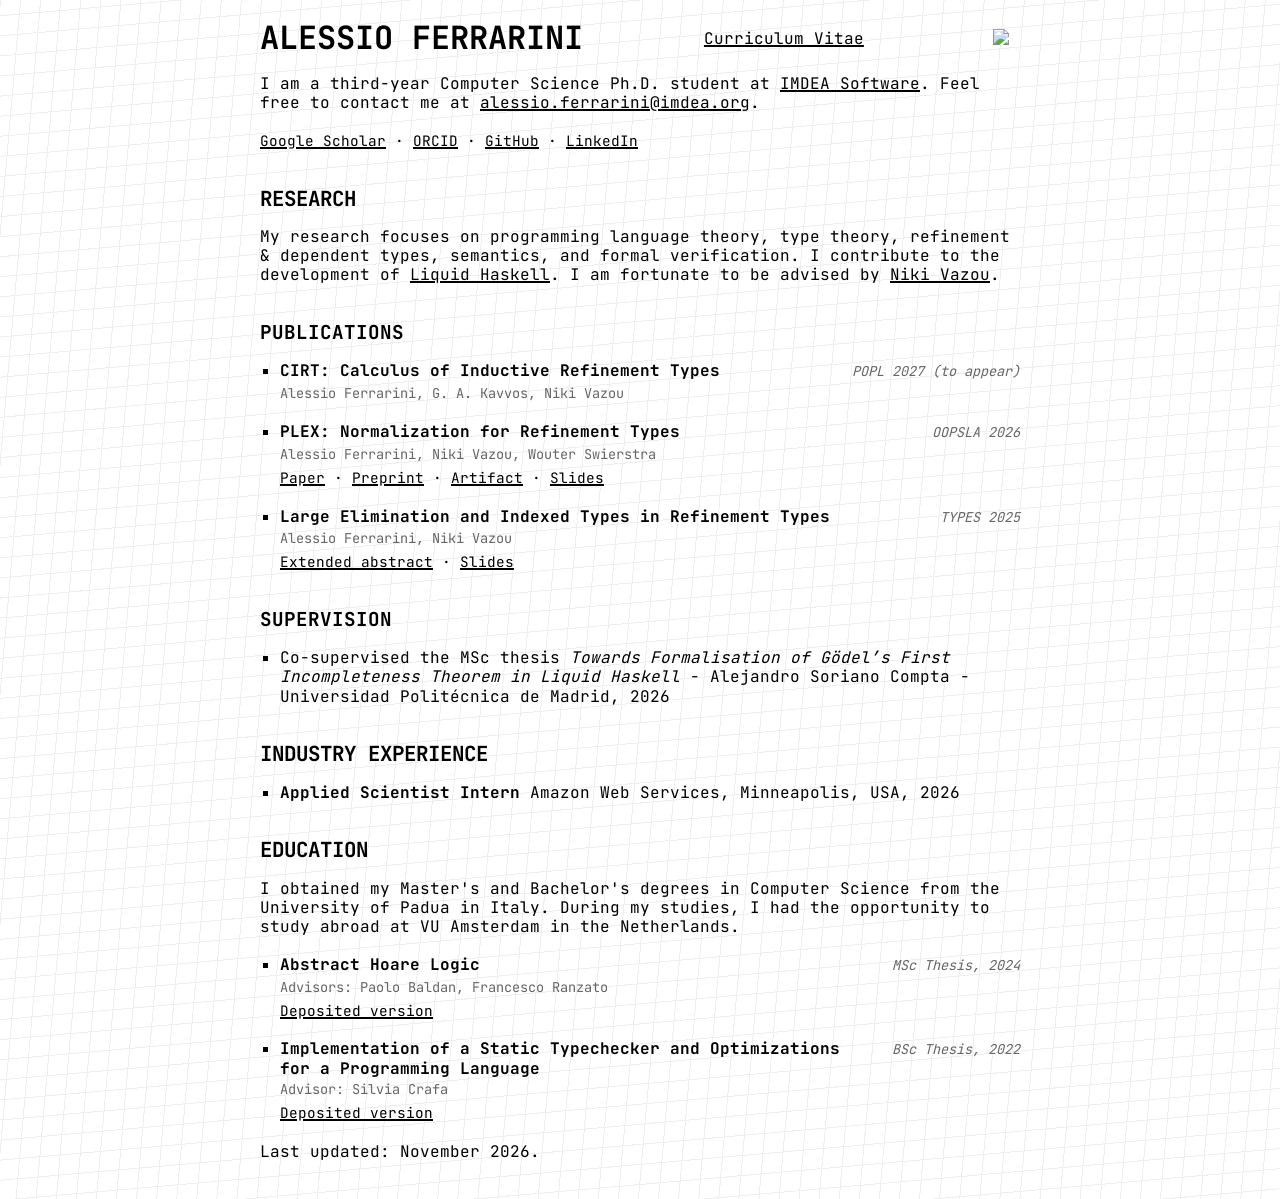
==== commit f7cf952a: "Stuff" ====
--- a/index.html
+++ b/index.html
@@ -123,6 +123,34 @@
             >alessio.ferrarini@imdea.org</a
           >.
         </p>
+        <ul class="inline-links">
+          <li>
+            <a
+              href="https://scholar.google.com/citations?user=mvX4gZkAAAAJ&amp;hl=en"
+              target="_blank"
+              rel="noopener noreferrer"
+              >Google Scholar</a
+            >
+          </li>
+          <li>
+            <a
+              href="https://orcid.org/0009-0006-8919-3022"
+              target="_blank"
+              rel="noopener noreferrer"
+              >ORCID</a
+            >
+          </li>
+          <li>
+            <a href="https://github.com/alecsferra" target="_blank" rel="noopener noreferrer"
+              >GitHub</a
+            >
+          </li>
+          <li>
+            <a href="https://www.linkedin.com/in/alecsferra" target="_blank" rel="noopener noreferrer"
+              >LinkedIn</a
+            >
+          </li>
+        </ul>
       </section>
       <section>
         <h2>Research</h2>
@@ -235,39 +263,45 @@
           the University of Padua in Italy. During my studies, I had the
           opportunity to study abroad at VU Amsterdam in the Netherlands.
         </p>
-        <!-- <h3>Theses</h3> -->
-        <!-- <ul class="publications"> -->
-        <!--   <li> -->
-        <!--     <div class="publication-heading"> -->
-        <!--       <strong>Abstract Hoare Logic</strong> -->
-        <!--       <span class="venue">MSc Thesis, University of Padua, 2024</span> -->
-        <!--     </div> -->
-        <!--     <ul class="inline-links"> -->
-        <!--       <li> -->
-        <!--         <a -->
-        <!--           href="https://hdl.handle.net/20.500.12608/68871" -->
-        <!--           target="_blank" -->
-        <!--           rel="noopener noreferrer" -->
-        <!--           >Deposited version</a -->
-        <!--         > -->
-        <!--       </li> -->
-        <!--     </ul> -->
-        <!--   </li> -->
-        <!--   <li> -->
-        <!--     "Implementation of a Static Typechecker and Optimizations for a -->
-        <!--     Programming Language" - BSc Thesis, University of Padua, 2022 -->
-        <!--     <ul class="inline-links"> -->
-        <!--       <li> -->
-        <!--         <a -->
-        <!--           href="https://hdl.handle.net/20.500.12608/32783" -->
-        <!--           target="_blank" -->
-        <!--           rel="noopener noreferrer" -->
-        <!--           >Deposited version</a -->
-        <!--         > -->
-        <!--       </li> -->
-        <!--     </ul> -->
-        <!--   </li> -->
-        <!-- </ul> -->
+        <ul class="publications">
+          <li>
+            <div class="publication-heading">
+              <strong>Abstract Hoare Logic</strong>
+              <span class="venue">MSc Thesis, 2024</span>
+            </div>
+            <div class="publication-meta">Advisors: Paolo Baldan, Francesco Ranzato</div>
+            <ul class="inline-links">
+              <li>
+                <a
+                  href="https://hdl.handle.net/20.500.12608/68871"
+                  target="_blank"
+                  rel="noopener noreferrer"
+                  >Deposited version</a
+                >
+              </li>
+            </ul>
+          </li>
+          <li>
+            <div class="publication-heading">
+              <strong>
+                Implementation of a Static Typechecker and Optimizations for a
+                Programming Language
+              </strong>
+              <span class="venue">BSc Thesis, 2022</span>
+            </div>
+            <div class="publication-meta">Advisor: Silvia Crafa</div>
+            <ul class="inline-links">
+              <li>
+                <a
+                  href="https://hdl.handle.net/20.500.12608/32783"
+                  target="_blank"
+                  rel="noopener noreferrer"
+                  >Deposited version</a
+                >
+              </li>
+            </ul>
+          </li>
+        </ul>
       </section>
       <footer>
         <p>Last updated: November 2026.</p>
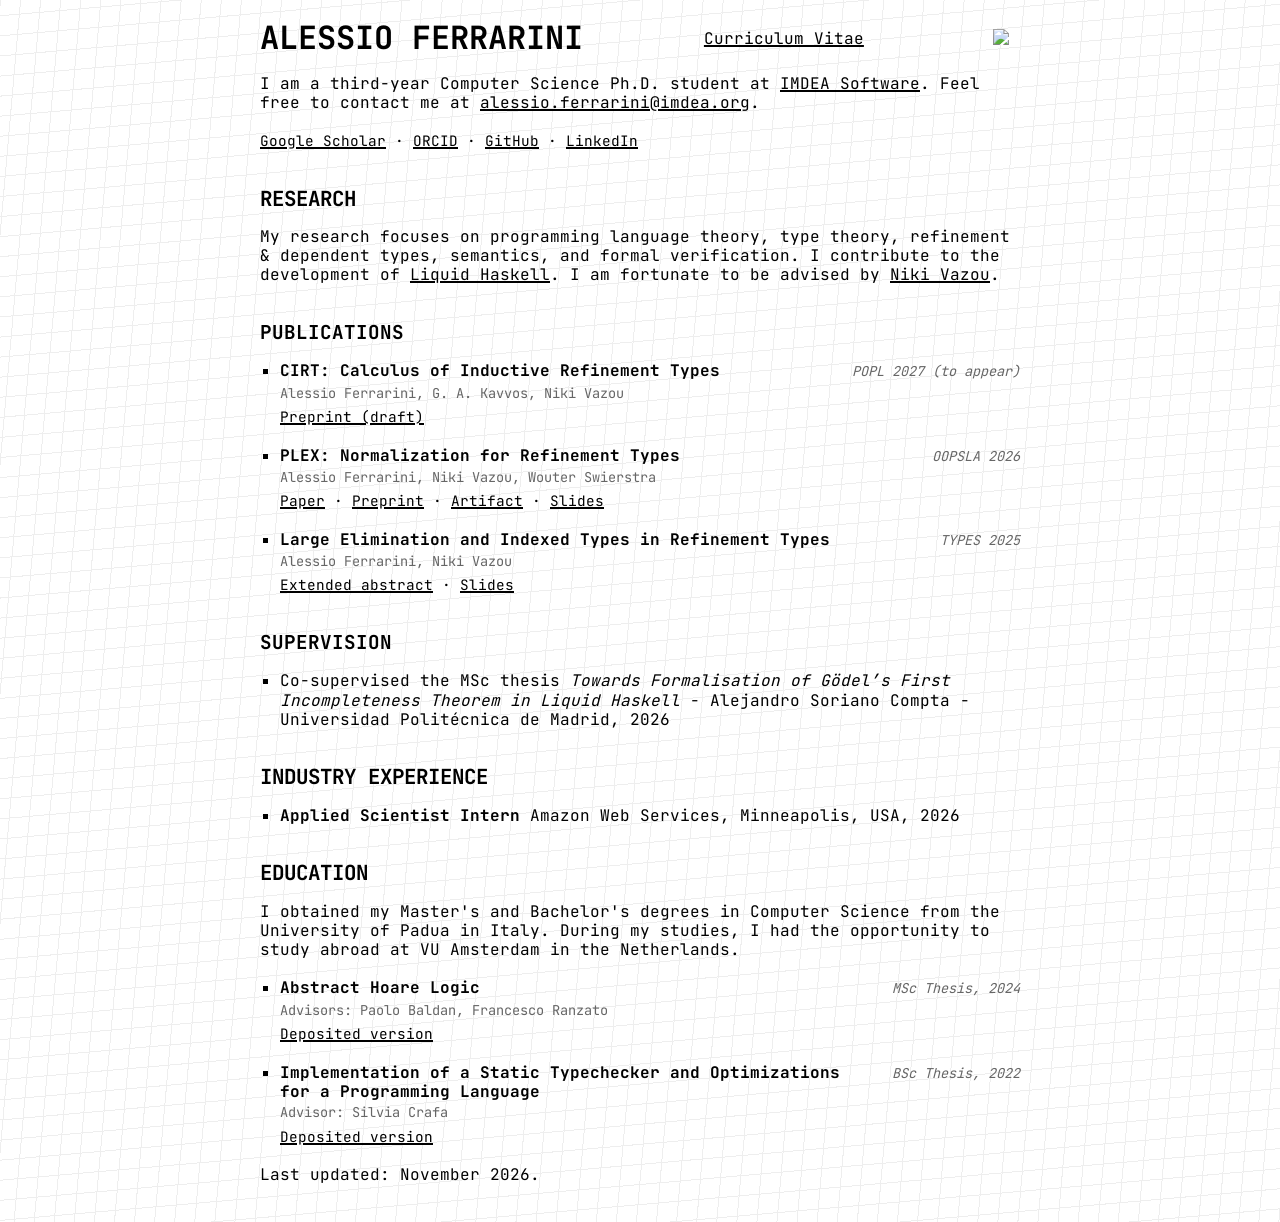
==== commit 69f40ff2: "Add draft" ====
--- a/index.html
+++ b/index.html
@@ -181,6 +181,9 @@
             <div class="publication-meta">
               Alessio Ferrarini, G. A. Kavvos, Niki Vazou
             </div>
+            <ul class="inline-links">
+              <li><a href="docs/POPL2026Draft.pdf" target="_blank">Preprint (draft)</a></li>
+            </ul>
           </li>
           <li>
             <div class="publication-heading">
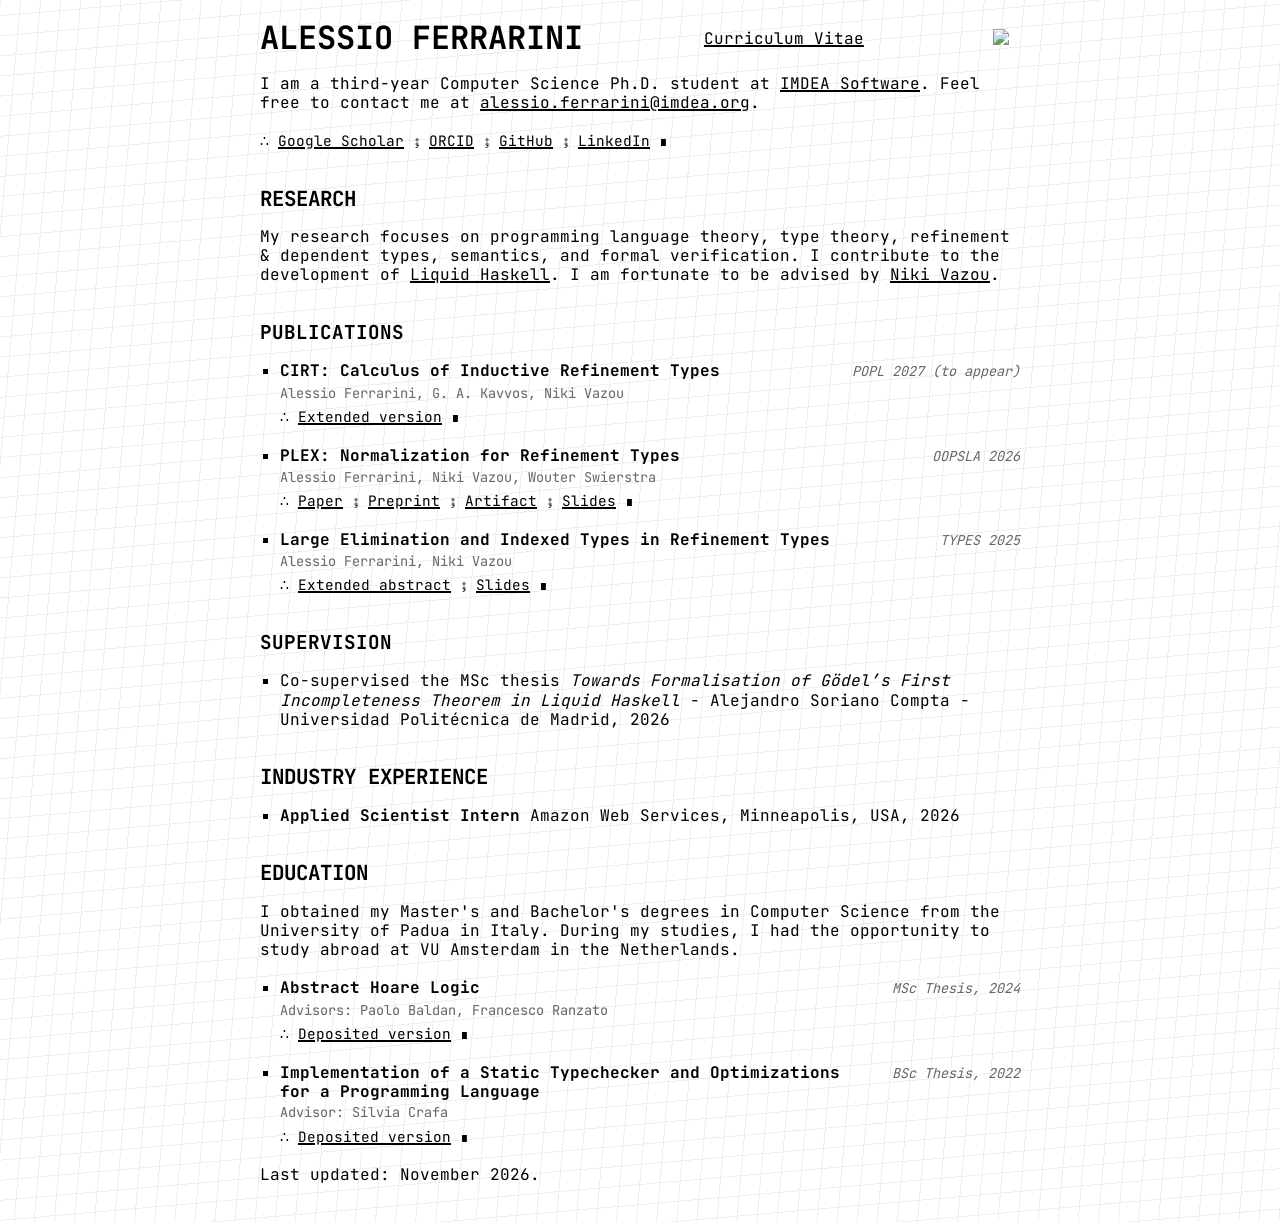
==== commit ef55af85: "link to arxiv" ====
--- a/index.html
+++ b/index.html
@@ -182,7 +182,14 @@
               Alessio Ferrarini, G. A. Kavvos, Niki Vazou
             </div>
             <ul class="inline-links">
-              <li><a href="docs/POPL2026Draft.pdf" target="_blank">Preprint (draft)</a></li>
+              <li>
+                <a
+                  href="https://arxiv.org/abs/2611.20867"
+                  target="_blank"
+                  rel="noopener noreferrer"
+                  >Extended version</a
+                >
+              </li>
             </ul>
           </li>
           <li>
--- a/style.css
+++ b/style.css
@@ -491,8 +491,16 @@
   padding: 0;
 }
 
+.inline-links::before {
+  content: "∴ ";
+}
+
+.inline-links::after {
+  content: " ∎";
+}
+
 .inline-links li:not(:last-child)::after {
-  content: " · ";
+  content: " ⨾ ";
 }
 
 /* Grid only o desktop */
